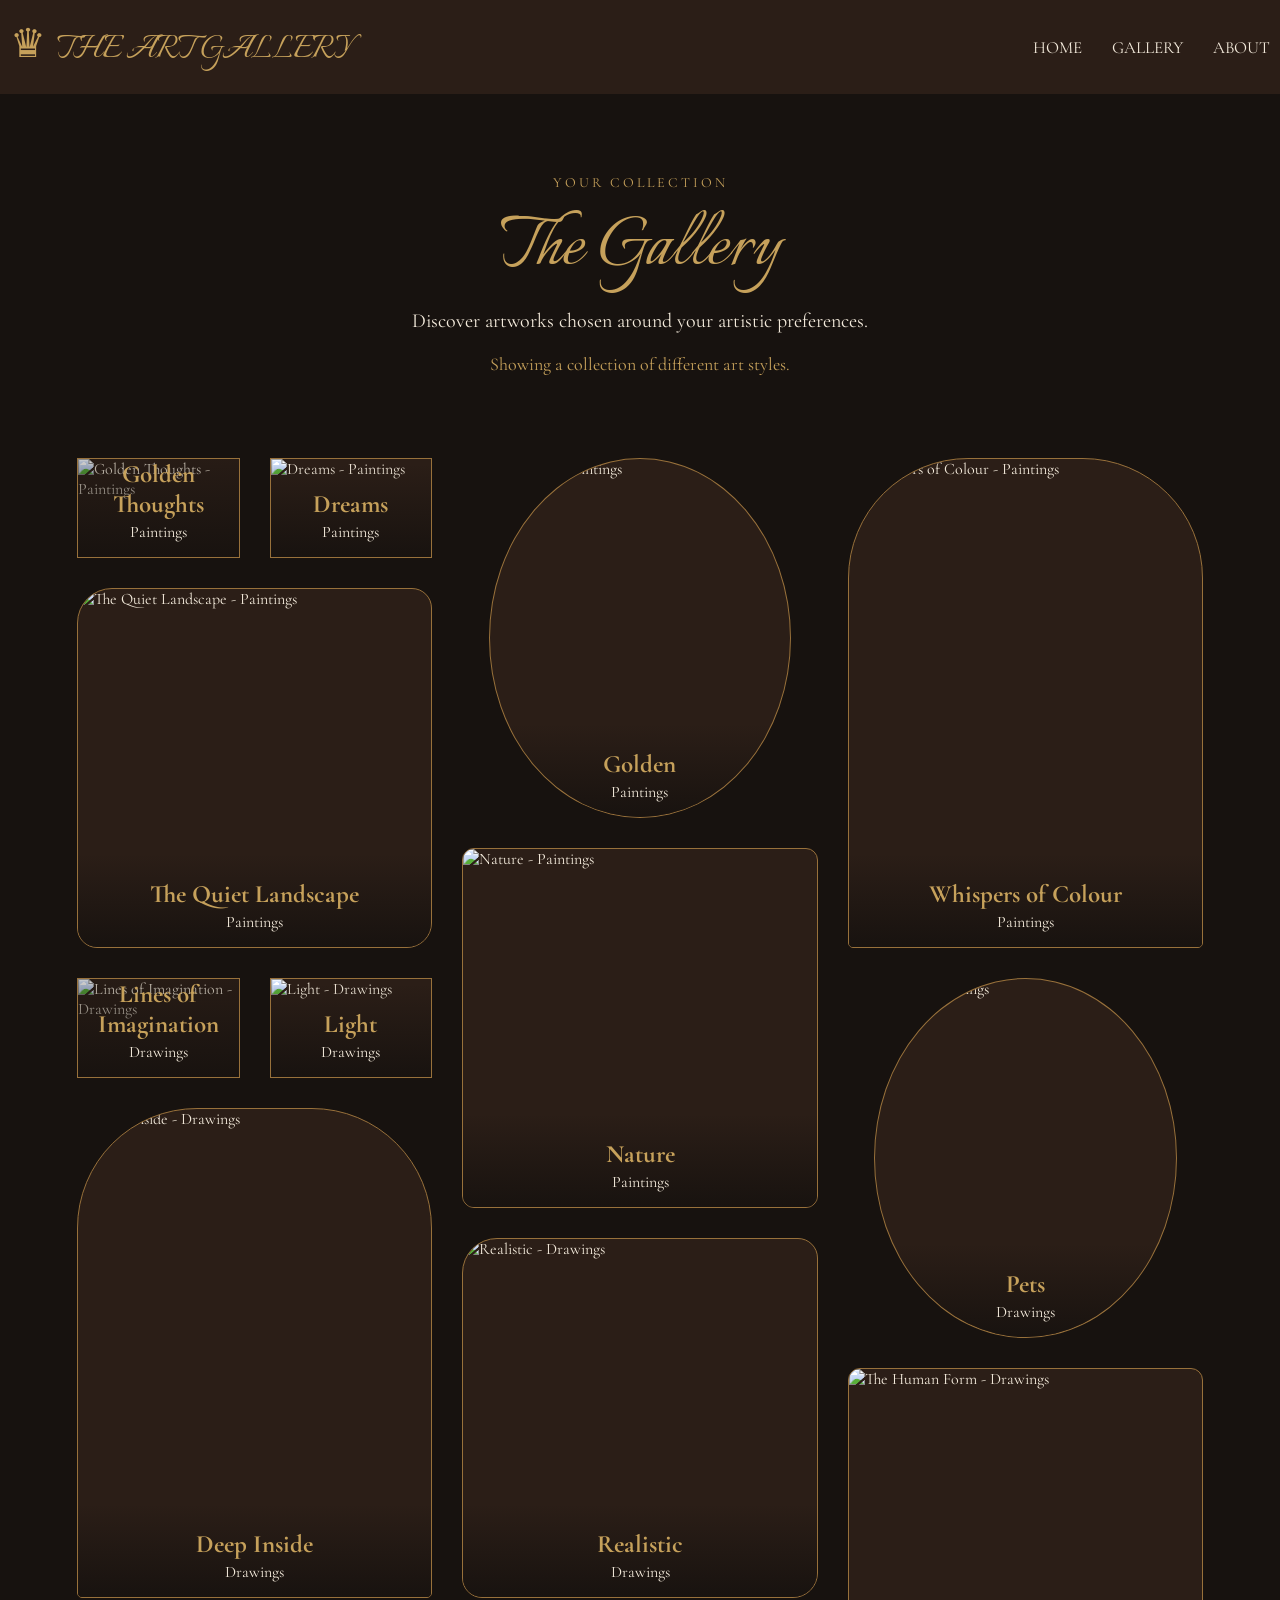
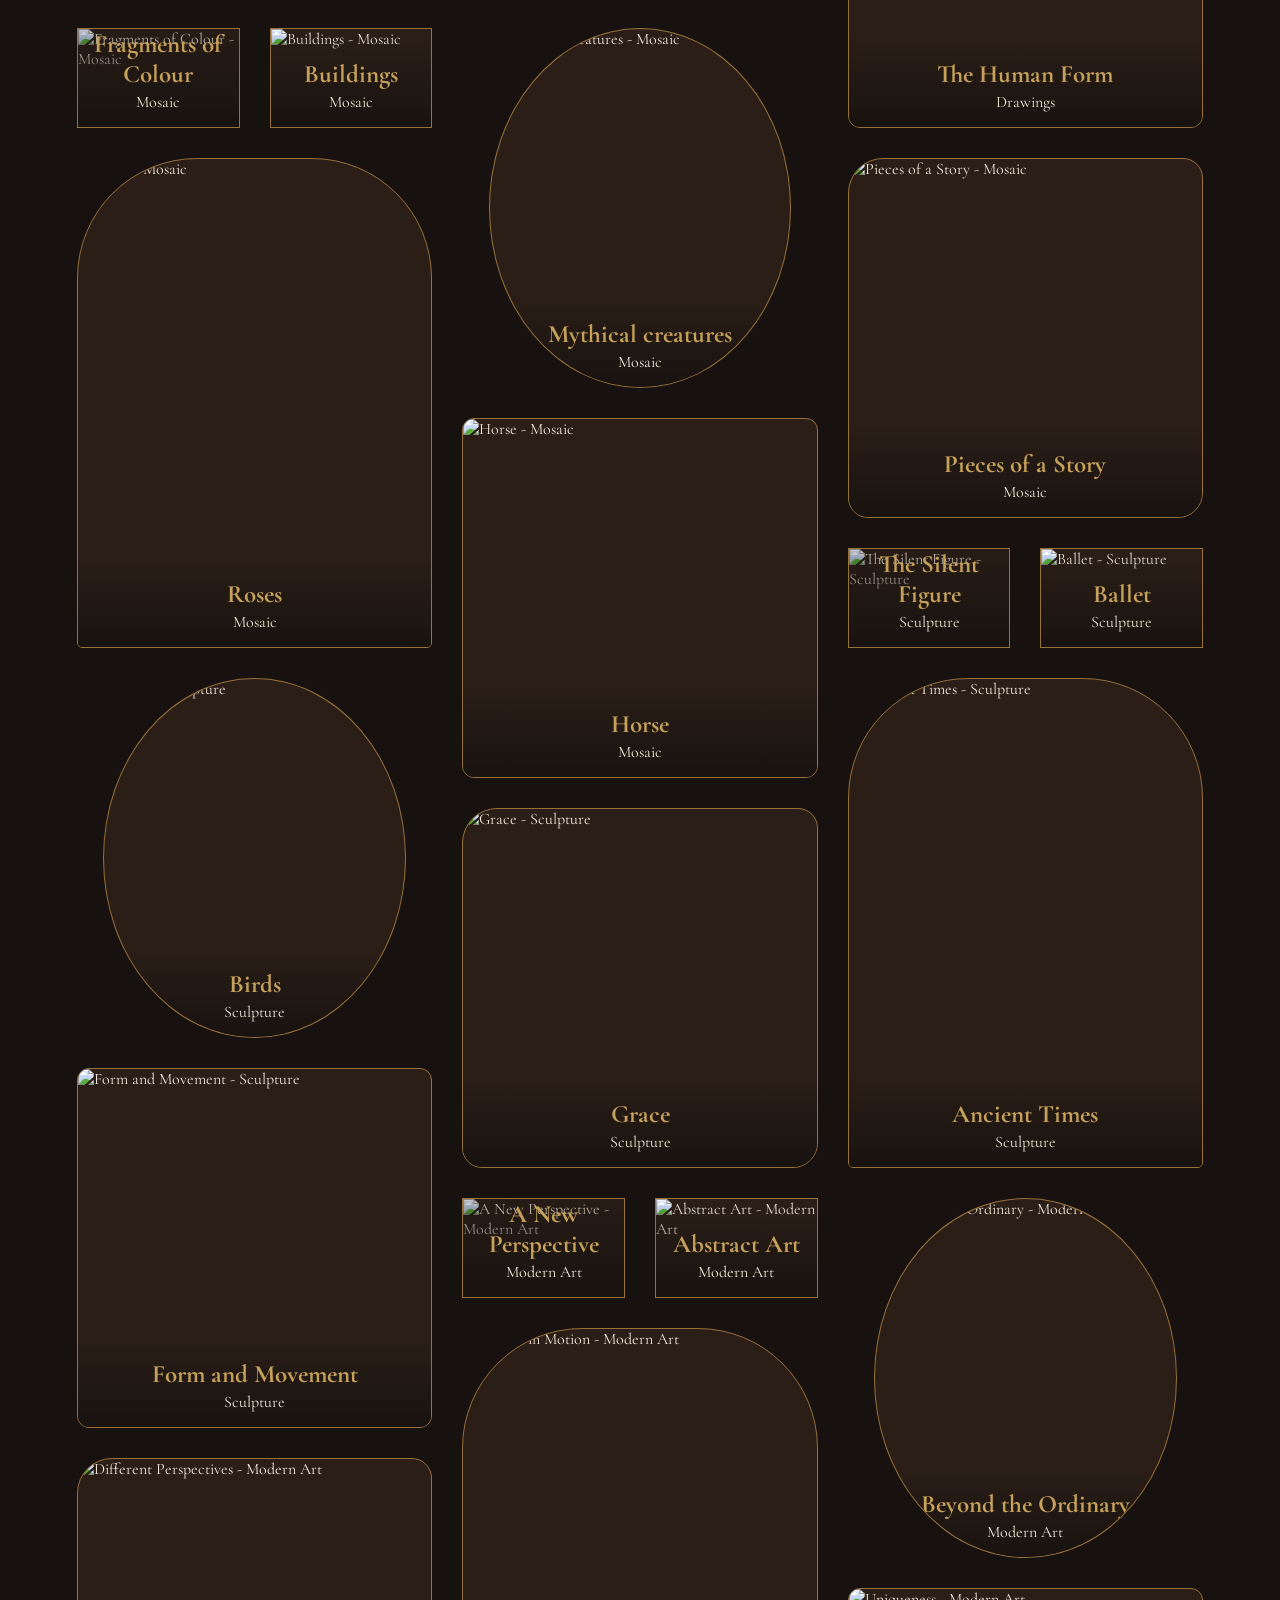
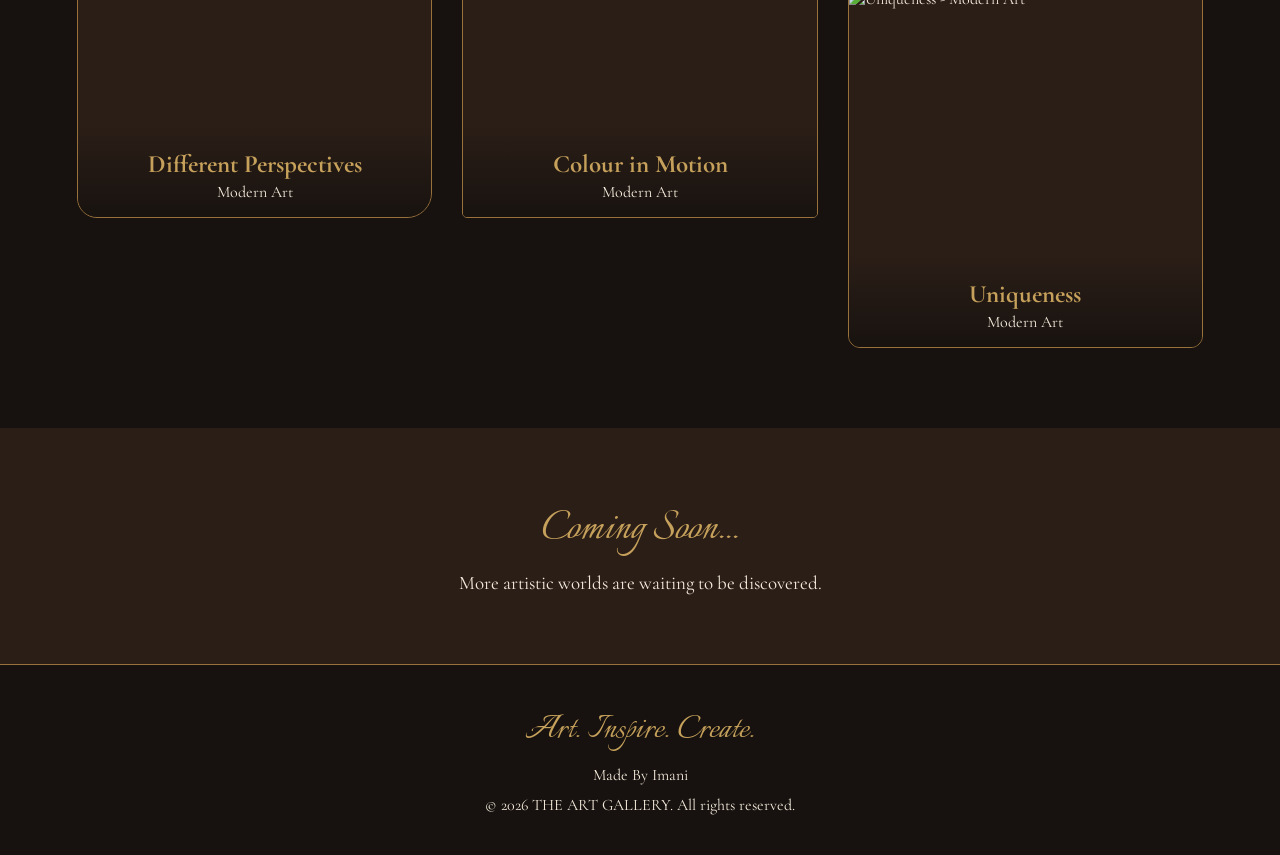
==== gallery.html @ 896802ca "This is my final work" ====
<!DOCTYPE html>
<html lang="en">

<head>
    <meta charset="UTF-8">

    <meta name="viewport" content="width=device-width, initial-scale=1.0">

    <title>Gallery | THE ART GALLERY</title>

    <link rel="stylesheet" href="gallery.css">

     <link href="https://fonts.googleapis.com/css2?family=Cormorant+Garamond:wght@400;500;600;700&family=Italianno&display=swap" rel="stylesheet">
</head>


<body>

     <a href="#main" class="skip-link">
        Skip to content
    </a>

      <header>

        <nav>

           <h2 class="logo">
         <span class="crown">♛</span> THE ART GALLERY
           </h2>

            <ul>

                <li>
                    <a href="index.html">
                        HOME
                    </a>
                </li>

                <li>
                    <a href="gallery.html">
                        GALLERY
                    </a>
                </li>

                <li>
                    <a href="about.html">
                        ABOUT
                    </a>
                </li>

            </ul>

        </nav>

    </header>



    <main id="main">

         <section class="gallery-intro">

            <p class="small-heading">
                YOUR COLLECTION
            </p>

            <h1>
                The Gallery
            </h1>

            <p>
                Discover artworks chosen around
                your artistic preferences.
            </p>

            <p id="selectedStyles">
                Loading your collection...
            </p>

        </section>

          <section class="gallery-section">

            <div id="gallery"
                 class="gallery">
                 </div>

        </section>

        <section class="coming-soon">

            <h2>
                Coming Soon...
            </h2>

            <p>
                More artistic worlds are waiting to be discovered.
            </p>

        </section>

    </main>

         <div id="lightbox"
         class="lightbox hidden">

        <button id="closeLightbox"
                class="close-lightbox"
                aria-label="Close artwork">
            ×
        </button>


        <div class="lightbox-content">

            <img id="lightboxImage"
                 src=""
                 alt="">

            <h2 id="lightboxTitle">
            </h2>

            <p id="lightboxStyle">
            </p>

        </div>

    </div>

    <footer>

        <h2>
            Art. Inspire. Create.
        </h2>

        <p>
            Made By Imani
        </p>

        <p>
            © 2026 THE ART GALLERY. All rights reserved.
        </p>

    </footer>



    <script src="gallery.js"></script>

</body>

</html>
---- gallery.css ----
* {
    margin: 0;
    padding: 0;
    box-sizing: border-box;
}

html {
    scroll-behavior: smooth;
    width: 100%;
}

body {
    width: 100%;
    max-width: 100%;
    overflow-x: hidden;

    background-color: #17120f;

    color: #f3eadb;

    font-family: 'Cormorant Garamond', serif;
}
  
   body {
    animation: fadeIn 0.3s ease-in;
}

  .entrance {
    animation: appear 1.5s ease forwards;
}

   body {
    animation: appear 1.5s ease forwards;
}

@keyframes appear {

    from {
        opacity: 0;
        transform: translateY(30px);
    }

    to {
        opacity: 1;
        transform: translateY(0);
    }

}

.skip-link {
    position: absolute;
    left: -999px;
}

.skip-link:focus {
    left: 10px;
    top: 10px;

    background-color: #c6a15b;

    color: #17120f;

    padding: 10px;

    z-index: 1000;
}

header {
    width: 100%;

    background-color: #2b1e17;

    padding: 20px 6%;
}

nav {
    width: 100%;

    display: flex;

    justify-content: space-between;

    align-items: center;

    gap: 20px;
}

.logo {
    font-family: 'Italianno', cursive;

    color: #c6a15b;

    font-size: 38px;

    font-weight: normal;

    white-space: nowrap;
}

   .crown {
    font-family: Arial, sans-serif;
     font-size: 40px; 
     color: #c6a15b;
    margin-right: 5px;
}

header {
    width: 100%;
    background-color: #2b1e17;
    padding: 20px 10px;
}


nav ul {
    display: flex;

    list-style: none;

    gap: 30px;

    flex-wrap: wrap;
}


nav a {
    color: #f3eadb;

    text-decoration: none;

    font-size: 17px;

    transition: 0.3s;
}


nav a:hover {
    color: #c6a15b;
}

.gallery-intro {
    text-align: center;

    padding: 80px 6% 50px;
}


.small-heading {
    color: #c6a15b;

    letter-spacing: 3px;

    font-size: 14px;

    margin-bottom: 15px;
}

.gallery-intro h1 {
    font-family: 'Italianno', cursive;

    color: #c6a15b;

    font-size: clamp(55px, 7vw, 85px);

    font-weight: normal;

    line-height: 1;

    margin-bottom: 15px;
}

.gallery-intro > p:not(.small-heading) {
    font-size: 20px;

    line-height: 1.5;

    margin-bottom: 10px;
}

#selectedStyles {
    color: #c6a15b;

    font-size: 18px;

    margin-top: 15px;
}

.gallery-section {
    width: 100%;

    padding: 20px 6% 80px;
}


.gallery {
    width: 100%;

    max-width: 1200px;

    margin: 0 auto;

    display: grid;

    grid-template-columns: repeat(6, 1fr);

    grid-auto-rows: 100px;
    gap: 30px;

    align-items: stretch;
}

       .art-card {
    position: relative;
    overflow: hidden;

    min-width: 0;
    min-height: 0;

    background-color: #2b1e17;

    border: 1px solid #98713b;

    transition: transform 0.3s ease;
}

.art-card img {
    width: 100%;

    height: 100%;

    object-fit: cover;

    display: block;
}

      .art-card.tall {
    grid-column: span 2;

    grid-row: span 4;
}

     .art-card.wide {
    grid-column: span 4;

    grid-row: span 3;
}

    .art-card.circle {
    grid-column: span 2;

    grid-row: span 3;

    border-radius: 50%;

    aspect-ratio: 1 / 1;
}

     .art-card.arch {
    grid-column: span 2;

    grid-row: span 4;

    border-radius: 120px 120px 5px 5px;
}

      .art-card.rounded {
    grid-column: span 2;

    grid-row: span 3;

    border-radius: 35px 20px 25px;
}

      .art-card.soft {
    grid-column: span 2;

    grid-row: span 3;

    border-radius: 12px;
}

.art-card:hover {
    transform: translateY(-5px);
}

.art-card:hover {
    transform: translateY(-5px);

    border-color: #c6a15b;
}


.art-card:hover img {
    transform: scale(1.04);
}

.art-info {
    position: absolute;
    bottom: 0;
    left: 0;

    width: 100%;
    padding: 25px 12px 15px;

    background: linear-gradient(
        transparent,
        rgba(23, 18, 15, 0.95)
    );

    color: #f3eadb;
    text-align: center;
    z-index: 2;
}

.art-info h3 {
    font-size: 20px;

    color: #c6a15b;

    margin-bottom: 5px;
}

.art-info p {
    font-size: 15px;

    color: #f3eadb;
}


.art-card:hover .art-info {
    opacity: 1;
}


.art-info h3 {
    color: #c6a15b;

    font-size: 25px;

    margin-bottom: 3px;
}


.art-info p {
    color: #f3eadb;

    font-size: 16px;
}

.coming-soon {
    text-align: center;

    padding: 70px 20px;

    background-color: #2b1e17;
}


.coming-soon h2 {
    font-family: 'Italianno', cursive;

    color: #c6a15b;

    font-size: 60px;

    font-weight: normal;

    margin-bottom: 10px;
}


.coming-soon p {
    font-size: 19px;
}

.lightbox {
    position: fixed;

    inset: 0;

    width: 100vw;
    height: 100vh;

    background-color:
        rgba(0, 0, 0, 0.9);

    display: flex;

    justify-content: center;

    align-items: center;

    padding: 30px;

    z-index: 2000;
}


.lightbox-content {
    text-align: center;

    max-width: 850px;

    max-height: 90vh;
}


.lightbox-content img {
    max-width: 100%;

    max-height: 70vh;

    object-fit: contain;

    border: 3px solid #c6a15b;
}


.lightbox-content h2 {
    font-family: 'Italianno', cursive;

    color: #c6a15b;

    font-size: 42px;

    font-weight: normal;

    margin-top: 15px;
}


.lightbox-content p {
    font-size: 18px;

    margin-top: 5px;
}


.close-lightbox {
    position: absolute;

    top: 25px;
    right: 35px;

    background: none;

    border: none;

    color: #f3eadb;

    font-size: 40px;

    cursor: pointer;
}


.close-lightbox:hover {
    color: #c6a15b;
}

.hidden {
    display: none !important;
}

footer {
    width: 100%;

    background-color: #17120f;

    text-align: center;

    padding: 40px 20px;

    border-top: 1px solid #98713b;
}


footer h2 {
    font-family: 'Italianno', cursive;

    color: #c6a15b;

    font-size: 40px;

    font-weight: normal;
}


footer p {
    margin-top: 10px;

    font-size: 16px;
}

button:focus-visible,
a:focus-visible {
    outline: 3px solid #f3eadb;

    outline-offset: 4px;
}
@media (max-width: 850px) {

    nav {
        flex-direction: column;

        gap: 15px;
    }


    .gallery {
        grid-template-columns:
            repeat(2, 1fr);

        grid-auto-rows: 170px;
    }


    .art-card.wide,
    .art-card.big {
        grid-column: span 2;
    }

}

@media (max-width: 550px) {

    nav ul {
        gap: 15px;
    }


    .gallery-intro {
        padding: 60px 5% 40px;
    }


    .gallery-section {
        padding-left: 5%;
        padding-right: 5%;
    }


    .gallery {
        grid-template-columns: 1fr;

        grid-auto-rows: 250px;

        gap: 18px;
    }

}

  .art-card.tall,
    .art-card.extra-tall,
    .art-card.wide,
    .art-card.big {
        grid-column: span 1;

        grid-row: span 1;
    }


    .art-card.circle {
        border-radius: 50%;

        width: 85%;

        justify-self: center;
    }


    .art-info {
        opacity: 1;
    }


    .coming-soon h2 {
        font-size: 50px;
    }

@media (prefers-reduced-motion: reduce) {

    html {
        scroll-behavior: auto;
    }


    * {
        transition: none !important;

        animation: none !important;
    }

}


@media (max-width: 850px) {

    .gallery {
        grid-template-columns: repeat(4, 1fr);
        gap: 20px;
    }

}

@media (max-width: 550px) {

    .gallery {
        grid-template-columns: repeat(2, 1fr);
        grid-auto-rows: 100px;
        gap: 15px;
    }

    .art-card.tall,
    .art-card.arch {
        grid-column: span 1;
        grid-row: span 3;
    }

    .art-card.wide {
        grid-column: span 2;
        grid-row: span 2;
    }

    .art-card.circle,
    .art-card.rounded,
    .art-card.soft {
        grid-column: span 1;
        grid-row: span 2;
    }

}
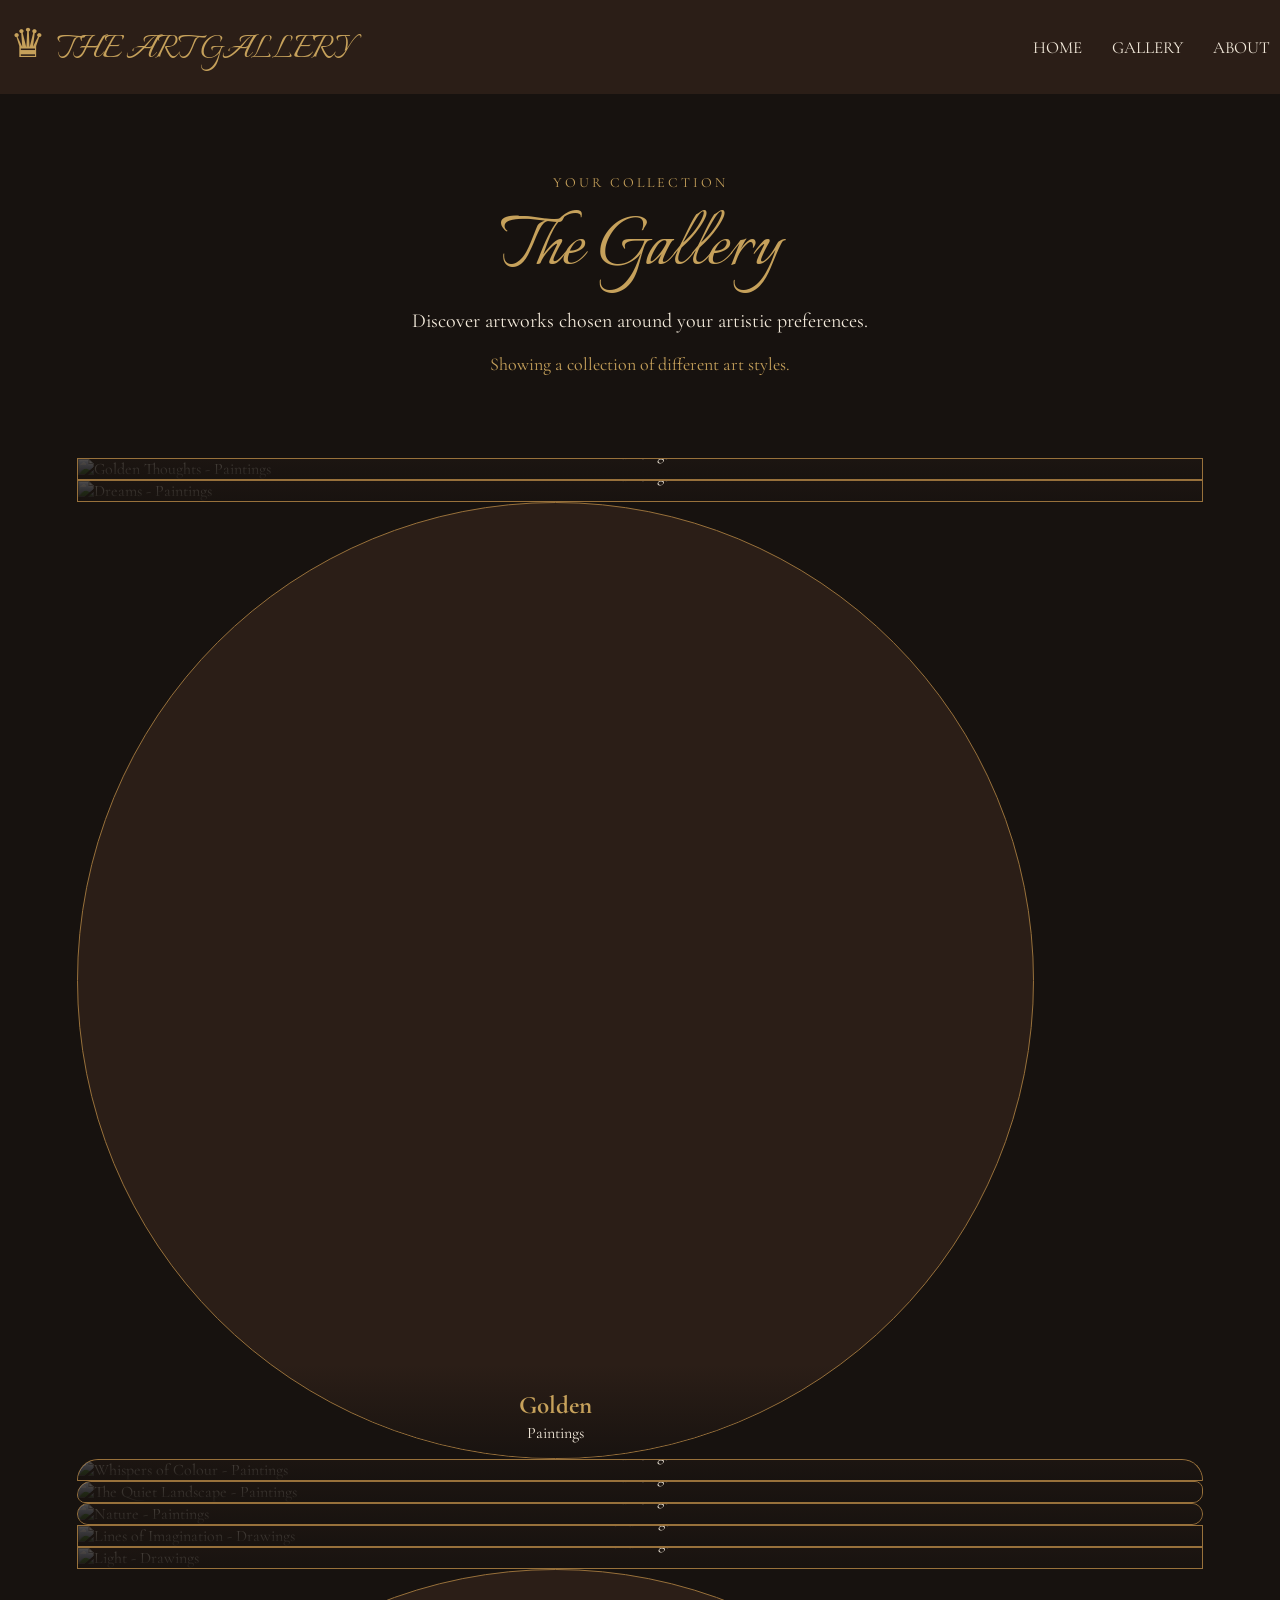
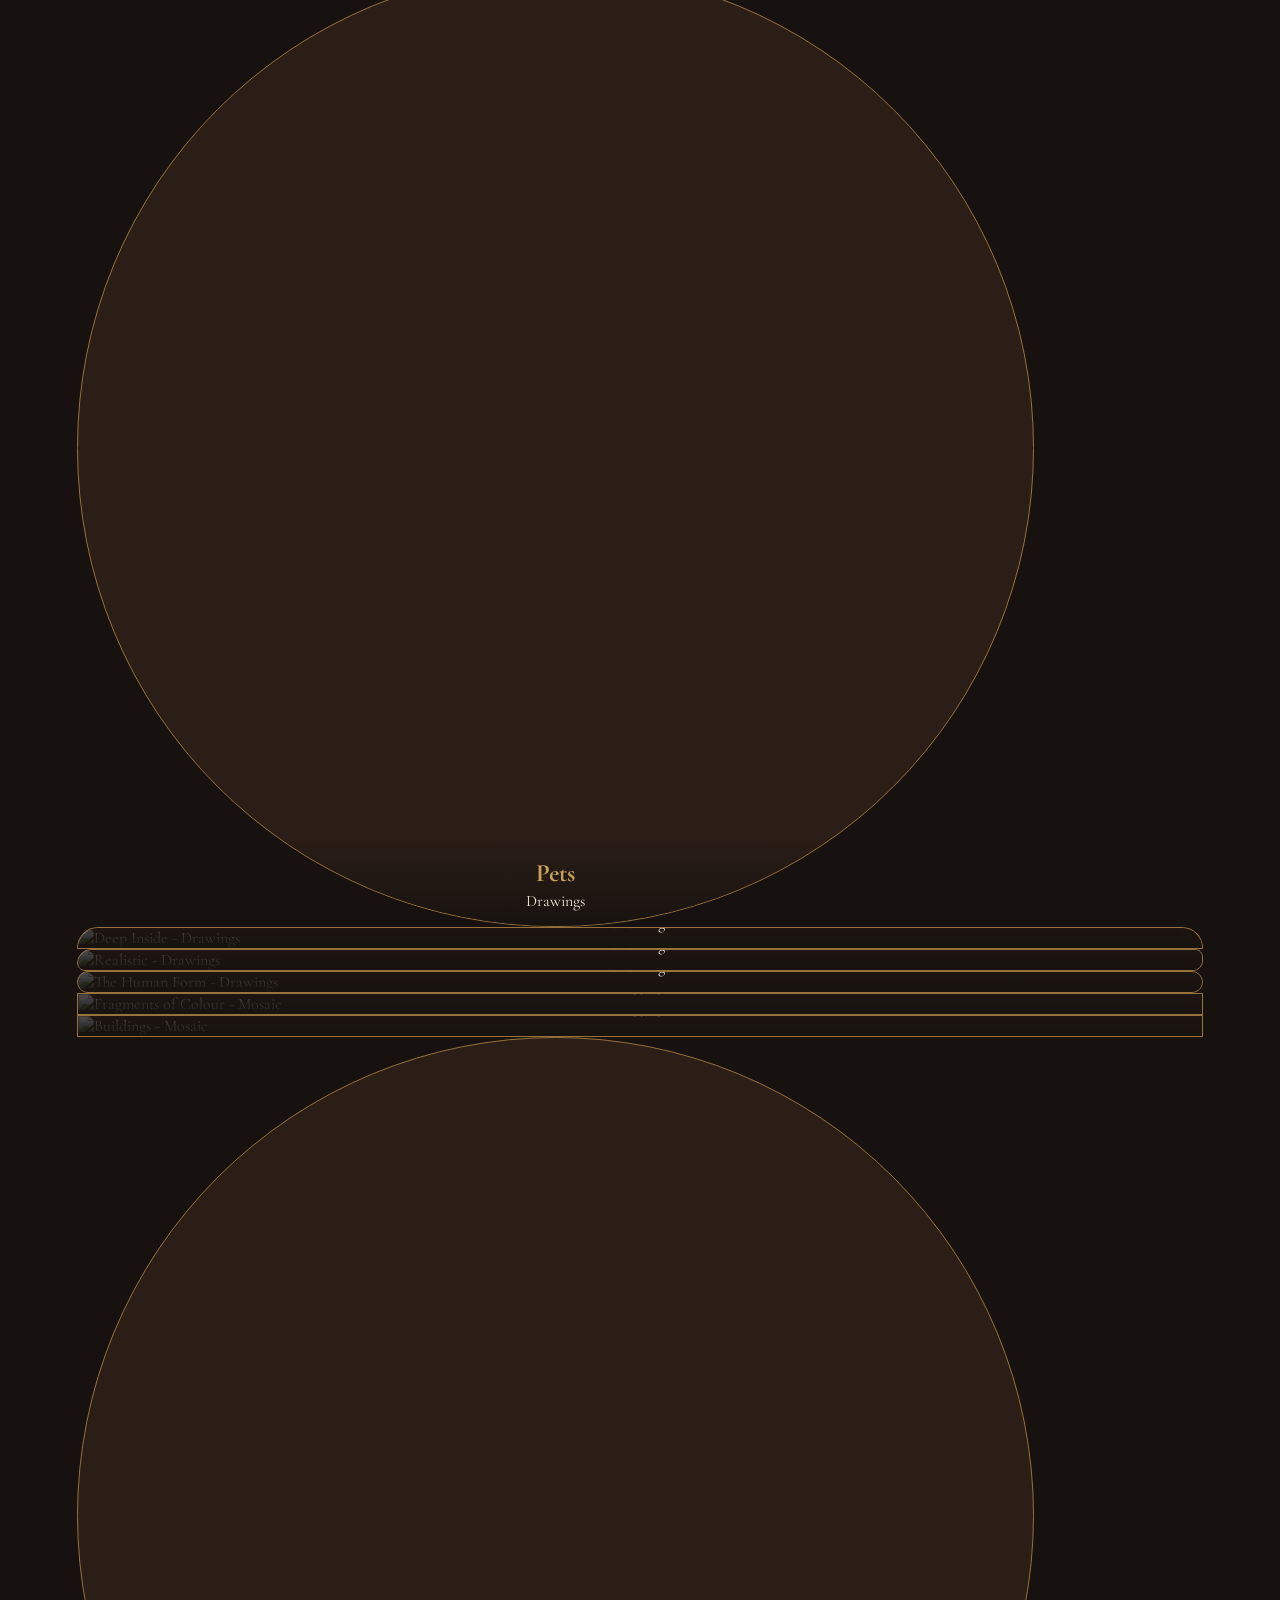
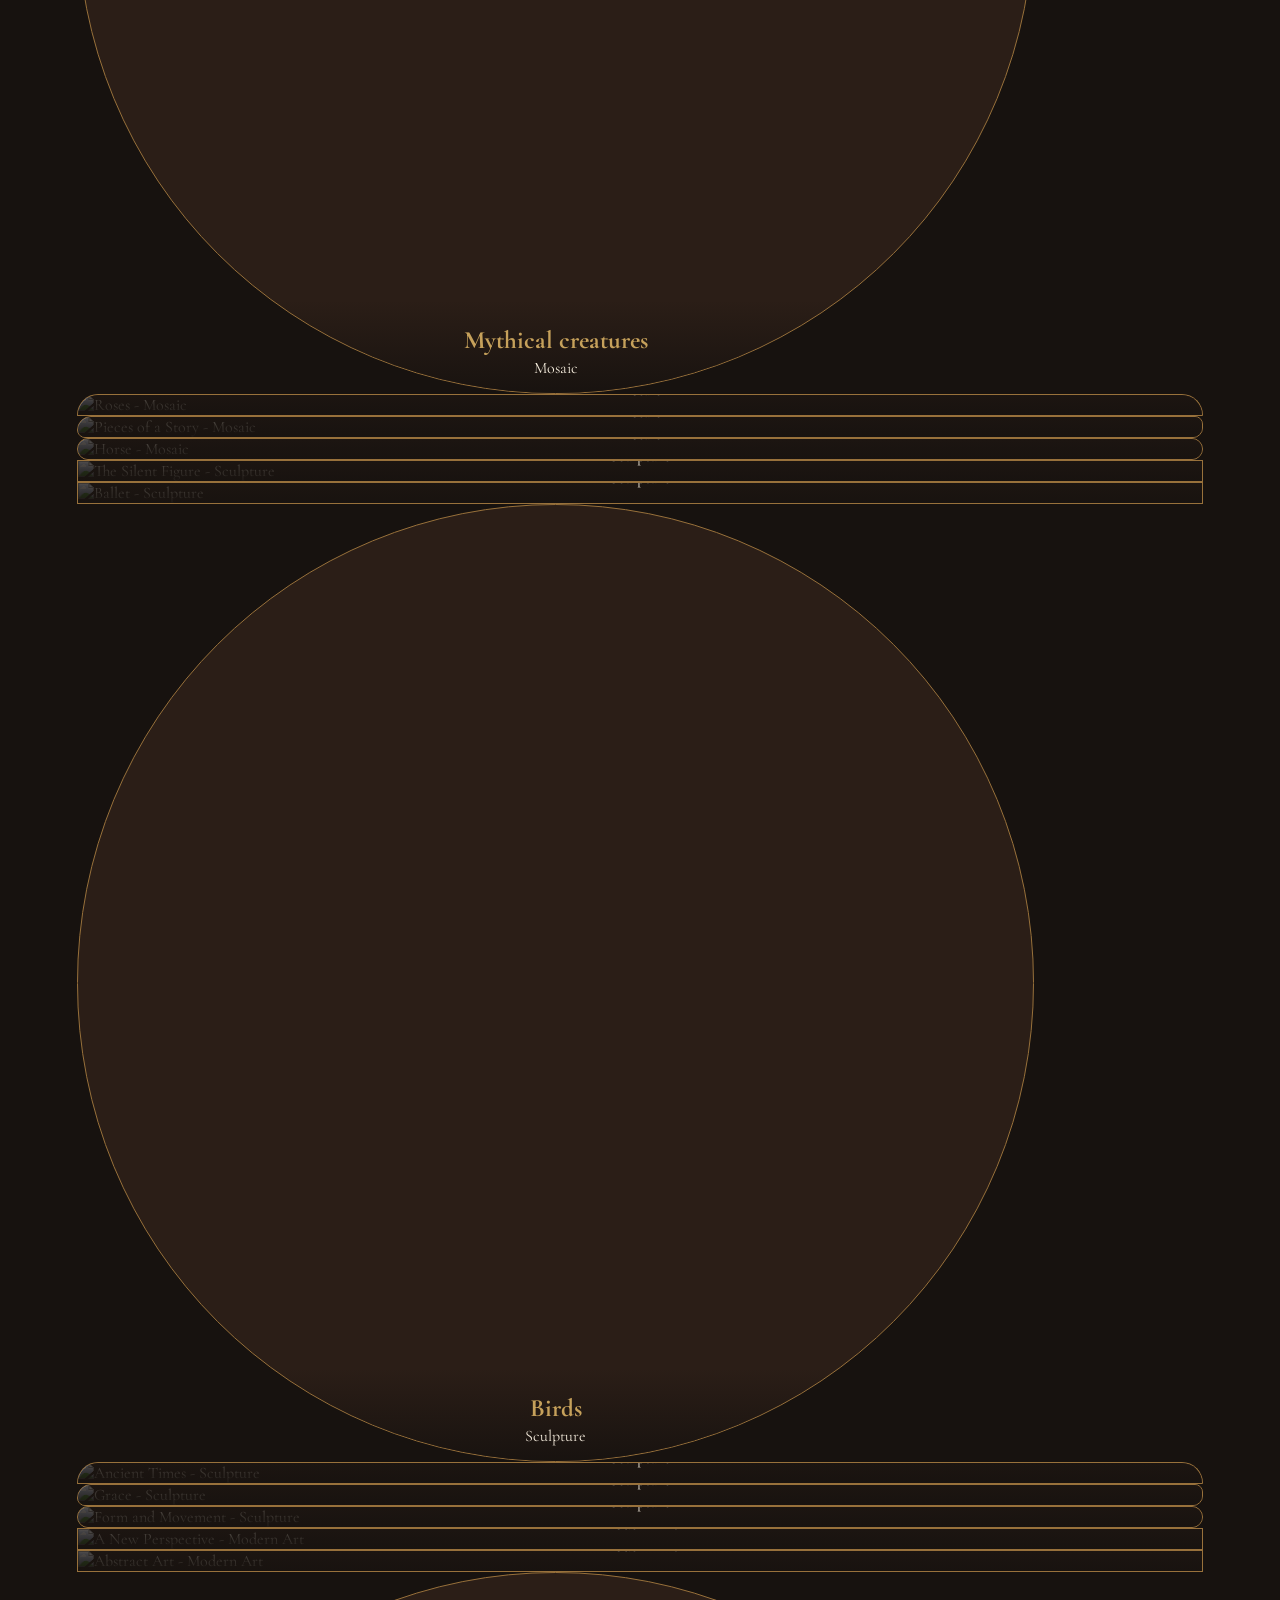
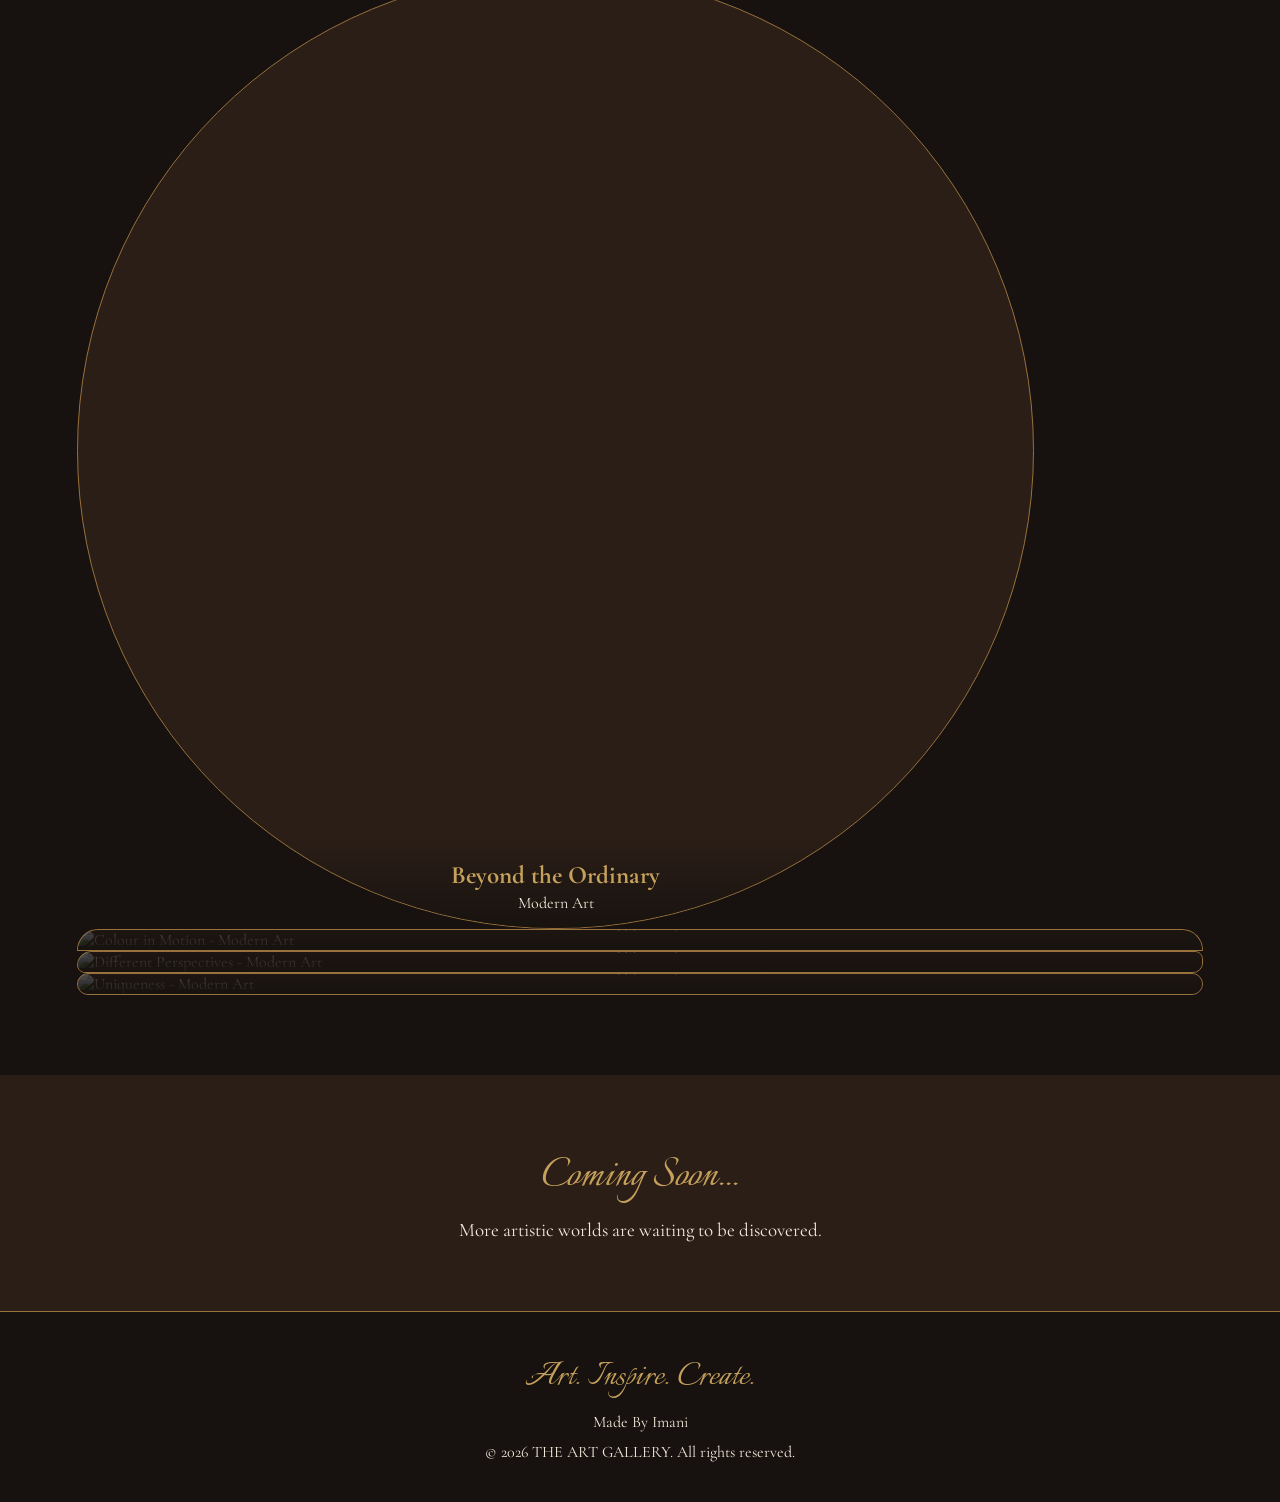
==== commit a59fb424: "This is my final work" ====
--- a/gallery.html
+++ b/gallery.html
@@ -1,152 +1,91 @@
-<!DOCTYPE html>
+<!doctype html>
 <html lang="en">
+  <head>
+    <meta charset="UTF-8" />
 
-<head>
-    <meta charset="UTF-8">
-
-    <meta name="viewport" content="width=device-width, initial-scale=1.0">
+    <meta name="viewport" content="width=device-width, initial-scale=1.0" />
 
     <title>Gallery | THE ART GALLERY</title>
 
-    <link rel="stylesheet" href="gallery.css">
+    <link rel="stylesheet" href="gallery.css" />
 
-     <link href="https://fonts.googleapis.com/css2?family=Cormorant+Garamond:wght@400;500;600;700&family=Italianno&display=swap" rel="stylesheet">
-</head>
+    <link
+      href="https://fonts.googleapis.com/css2?family=Cormorant+Garamond:wght@400;500;600;700&family=Italianno&display=swap"
+      rel="stylesheet"
+    />
+  </head>
 
+  <body>
+    <a href="#main" class="skip-link"> Skip to content </a>
 
-<body>
+    <header>
+      <nav>
+        <h2 class="logo"><span class="crown">♛</span> THE ART GALLERY</h2>
 
-     <a href="#main" class="skip-link">
-        Skip to content
-    </a>
+        <ul>
+          <li>
+            <a href="index.html"> HOME </a>
+          </li>
 
-      <header>
+          <li>
+            <a href="gallery.html"> GALLERY </a>
+          </li>
 
-        <nav>
-
-           <h2 class="logo">
-         <span class="crown">♛</span> THE ART GALLERY
-           </h2>
-
-            <ul>
-
-                <li>
-                    <a href="index.html">
-                        HOME
-                    </a>
-                </li>
-
-                <li>
-                    <a href="gallery.html">
-                        GALLERY
-                    </a>
-                </li>
-
-                <li>
-                    <a href="about.html">
-                        ABOUT
-                    </a>
-                </li>
-
-            </ul>
-
-        </nav>
-
+          <li>
+            <a href="about.html"> ABOUT </a>
+          </li>
+        </ul>
+      </nav>
     </header>
 
+    <main id="main">
+      <section class="gallery-intro">
+        <p class="small-heading">YOUR COLLECTION</p>
 
+        <h1>The Gallery</h1>
 
-    <main id="main">
+        <p>Discover artworks chosen around your artistic preferences.</p>
 
-         <section class="gallery-intro">
+        <p id="selectedStyles">Loading your collection...</p>
+      </section>
 
-            <p class="small-heading">
-                YOUR COLLECTION
-            </p>
+      <section class="gallery-section">
+        <div id="gallery"></div>
+      </section>
 
-            <h1>
-                The Gallery
-            </h1>
+      <section class="coming-soon">
+        <h2>Coming Soon...</h2>
 
-            <p>
-                Discover artworks chosen around
-                your artistic preferences.
-            </p>
-
-            <p id="selectedStyles">
-                Loading your collection...
-            </p>
-
-        </section>
-
-          <section class="gallery-section">
-
-            <div id="gallery"
-                 class="gallery">
-                 </div>
-
-        </section>
-
-        <section class="coming-soon">
-
-            <h2>
-                Coming Soon...
-            </h2>
-
-            <p>
-                More artistic worlds are waiting to be discovered.
-            </p>
-
-        </section>
-
+        <p>More artistic worlds are waiting to be discovered.</p>
+      </section>
     </main>
 
-         <div id="lightbox"
-         class="lightbox hidden">
+    <div id="lightbox" class="lightbox hidden">
+      <button
+        id="closeLightbox"
+        class="close-lightbox"
+        aria-label="Close artwork"
+      >
+        ×
+      </button>
 
-        <button id="closeLightbox"
-                class="close-lightbox"
-                aria-label="Close artwork">
-            ×
-        </button>
+      <div class="lightbox-content">
+        <img id="lightboxImage" src="" alt="" />
 
+        <h2 id="lightboxTitle"></h2>
 
-        <div class="lightbox-content">
-
-            <img id="lightboxImage"
-                 src=""
-                 alt="">
-
-            <h2 id="lightboxTitle">
-            </h2>
-
-            <p id="lightboxStyle">
-            </p>
-
-        </div>
-
+        <p id="lightboxStyle"></p>
+      </div>
     </div>
 
     <footer>
+      <h2>Art. Inspire. Create.</h2>
 
-        <h2>
-            Art. Inspire. Create.
-        </h2>
+      <p>Made By Imani</p>
 
-        <p>
-            Made By Imani
-        </p>
-
-        <p>
-            © 2026 THE ART GALLERY. All rights reserved.
-        </p>
-
+      <p>© 2026 THE ART GALLERY. All rights reserved.</p>
     </footer>
 
-
-
     <script src="gallery.js"></script>
-
-</body>
-
-</html>+  </body>
+</html>
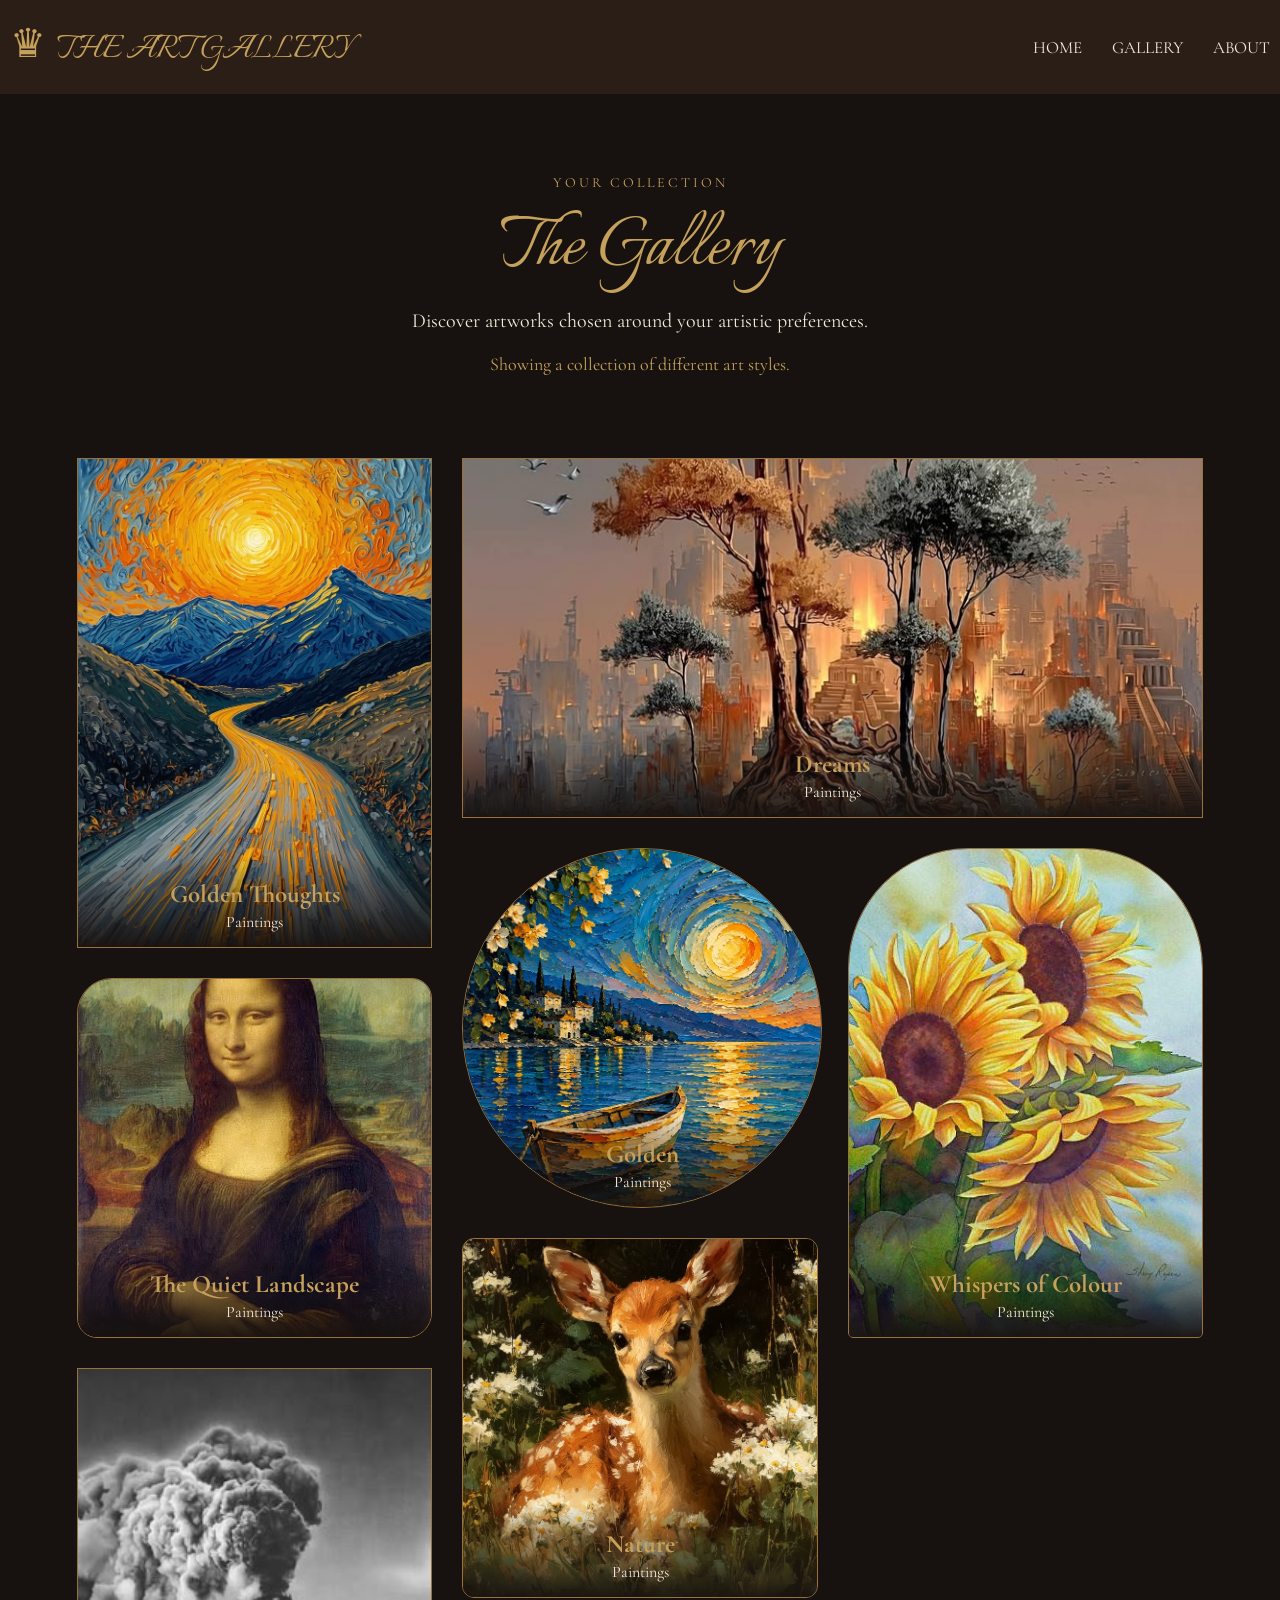
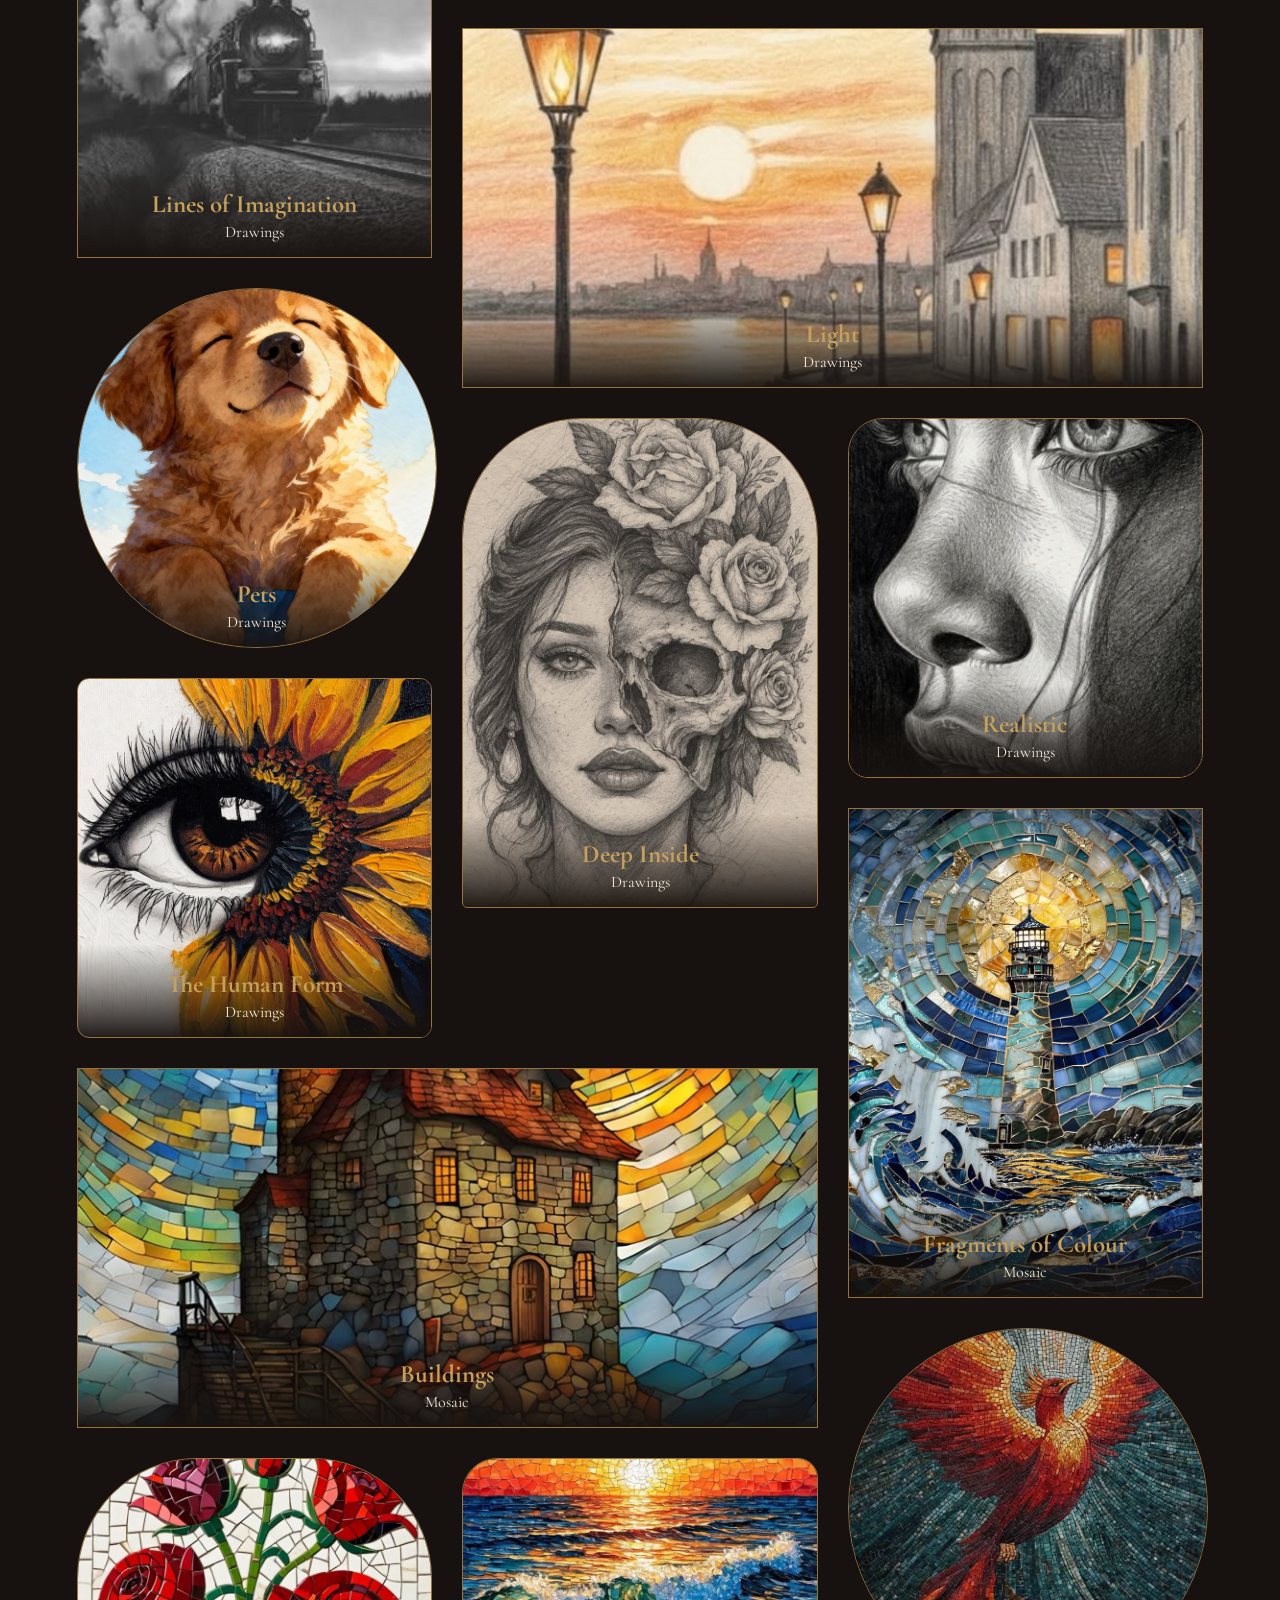
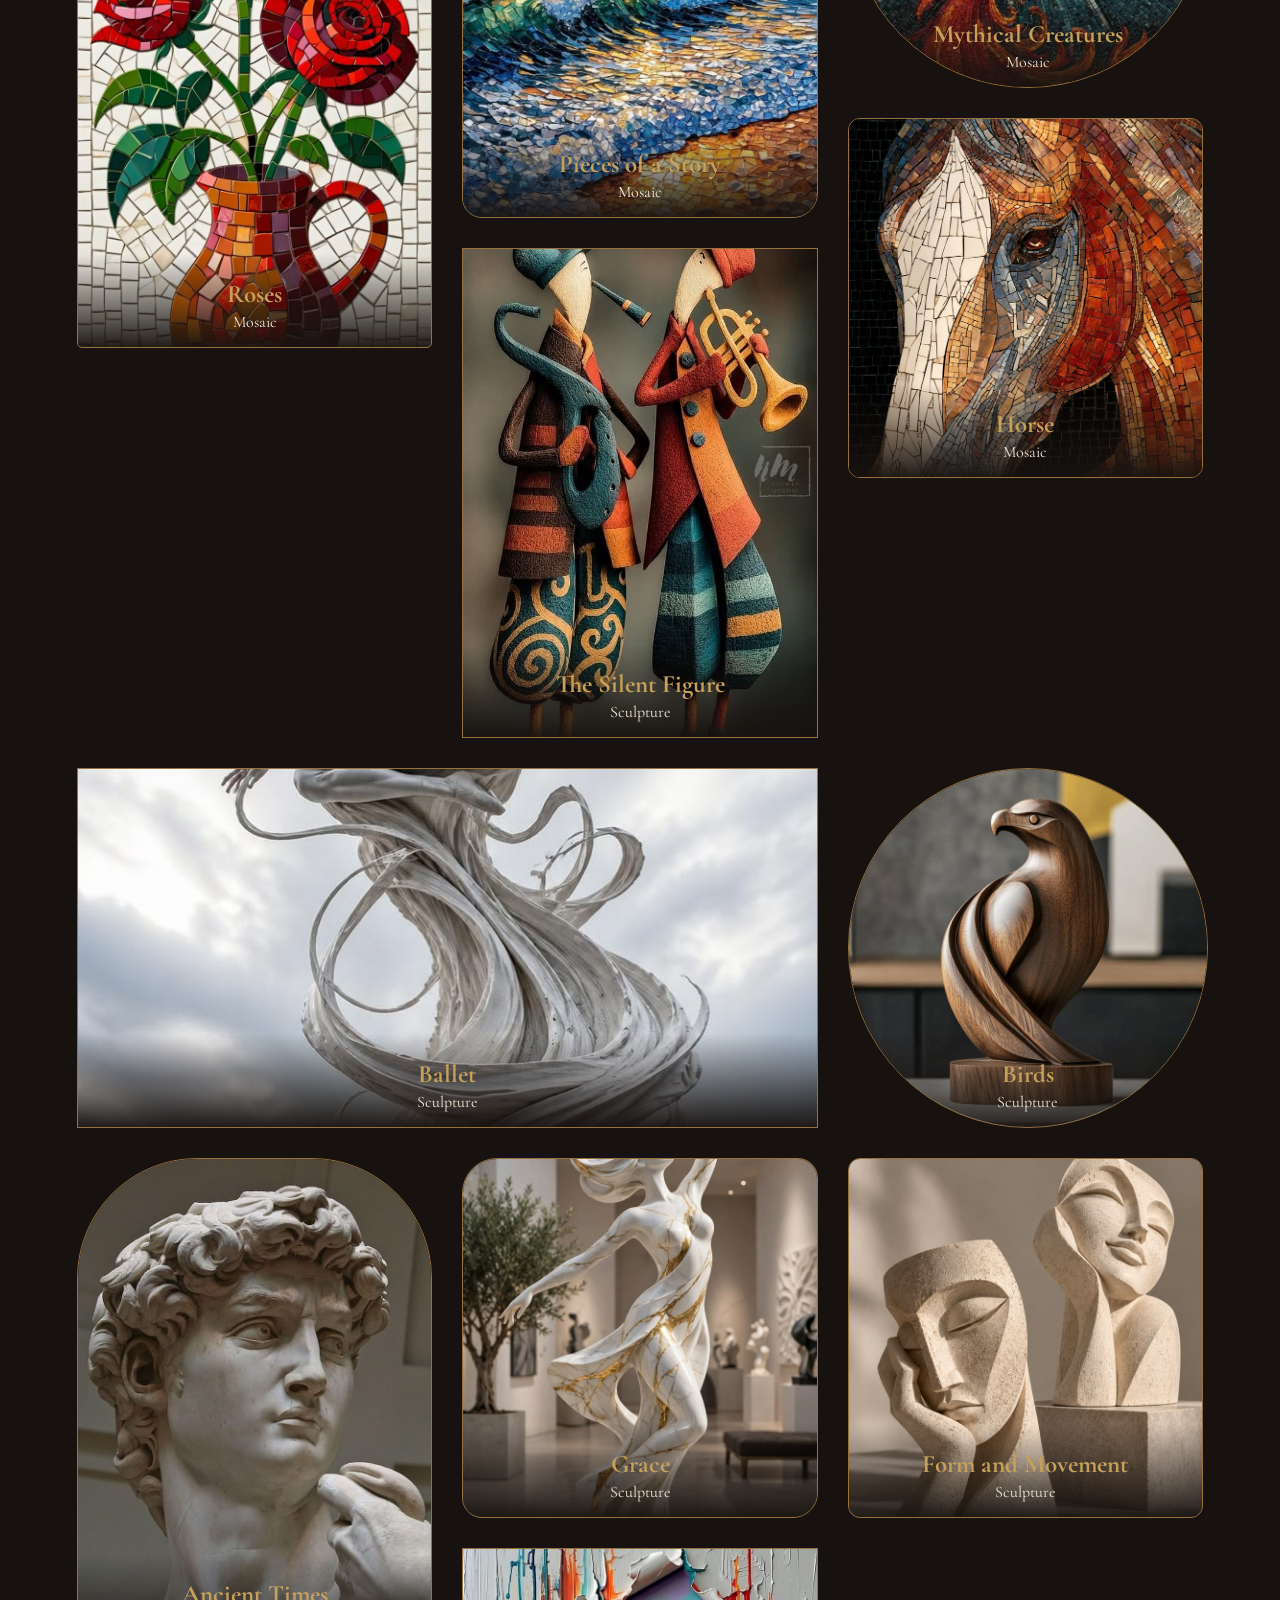
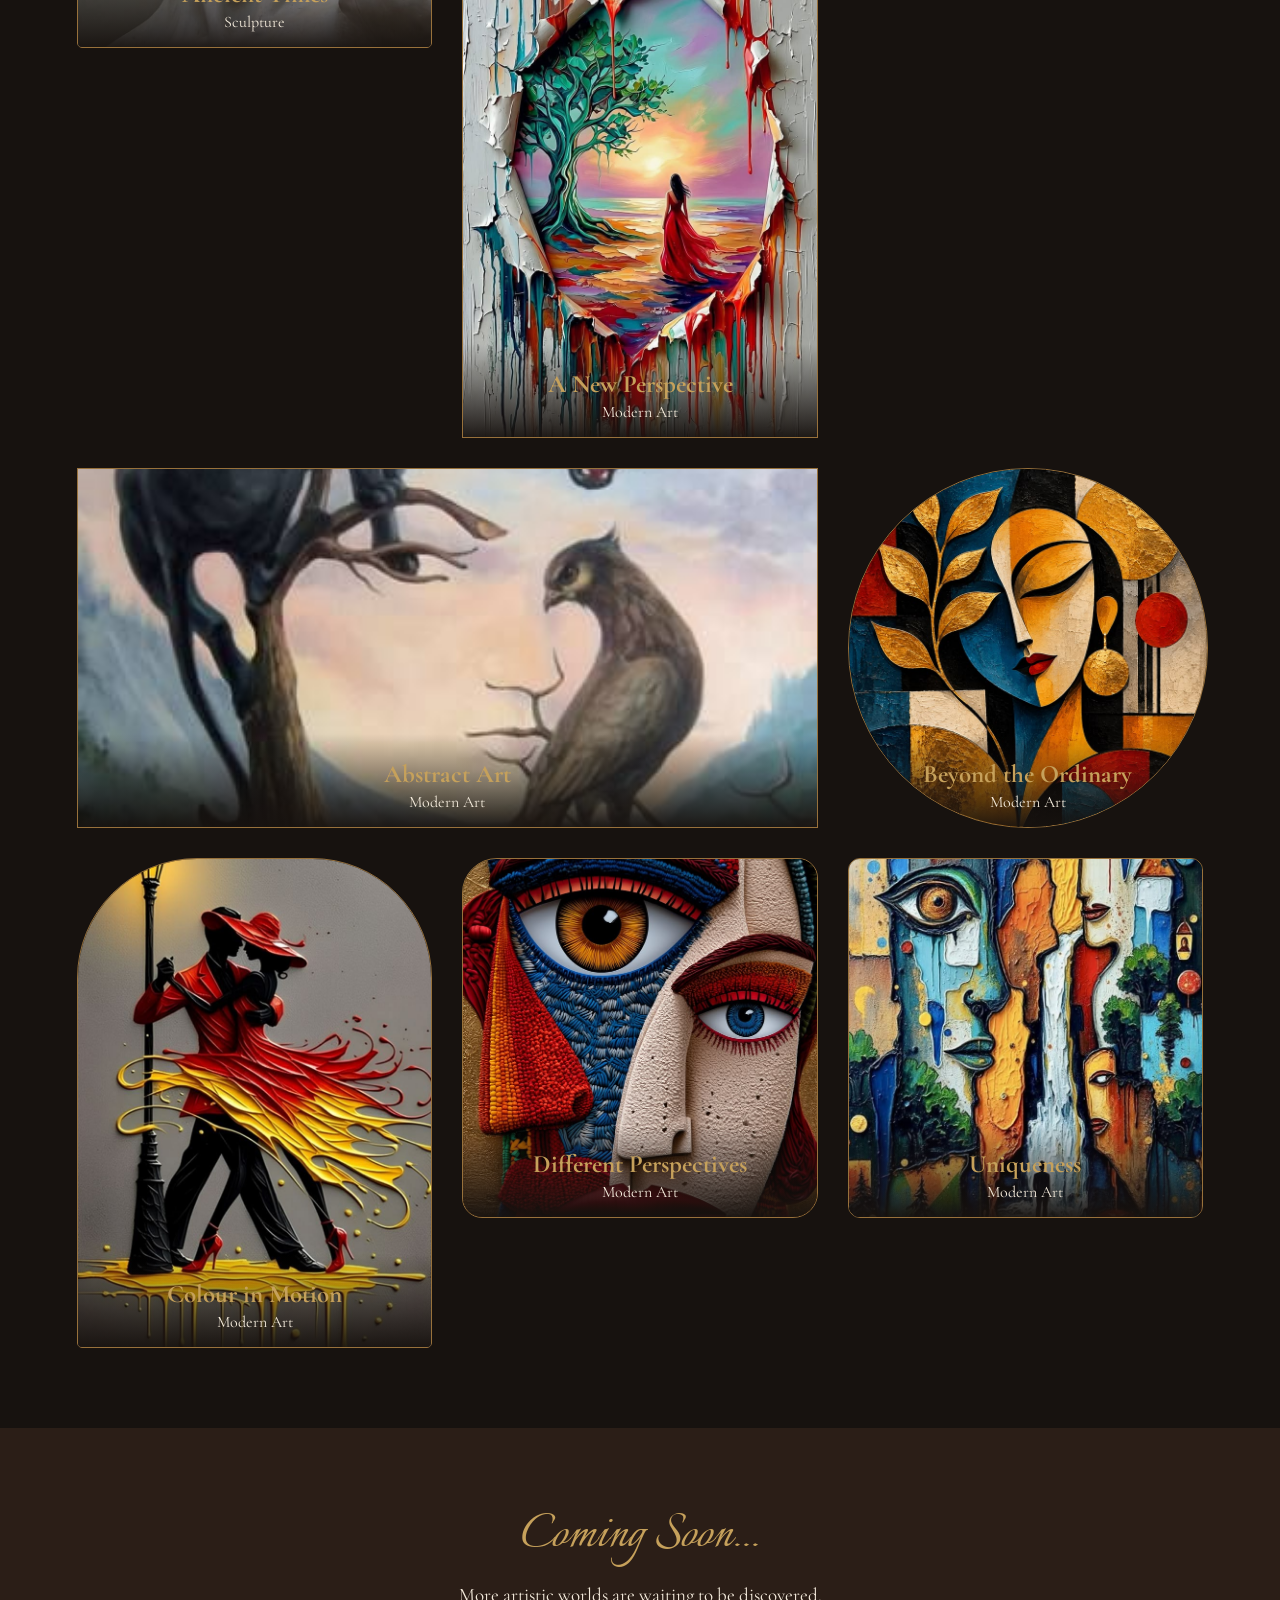
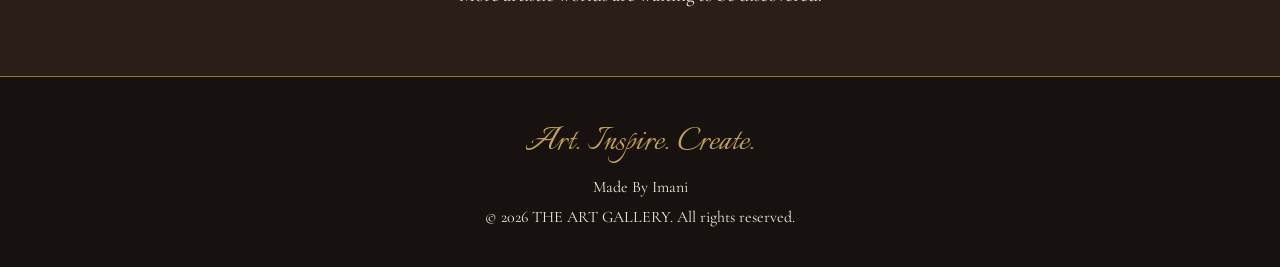
==== commit 4677de13: "Add files via upload" ====
--- a/gallery.html
+++ b/gallery.html
@@ -1,4 +1,4 @@
-<!doctype html>
+<!DOCTYPE html>
 <html lang="en">
   <head>
     <meta charset="UTF-8" />
@@ -50,7 +50,7 @@
       </section>
 
       <section class="gallery-section">
-        <div id="gallery"></div>
+        <div id="gallery" class="gallery"></div>
       </section>
 
       <section class="coming-soon">
--- a/gallery.css
+++ b/gallery.css
@@ -1,633 +1,648 @@
 * {
-    margin: 0;
-    padding: 0;
-    box-sizing: border-box;
+  margin: 0;
+  padding: 0;
+  box-sizing: border-box;
 }
 
 html {
-    scroll-behavior: smooth;
-    width: 100%;
+  scroll-behavior: smooth;
+  width: 100%;
 }
 
 body {
-    width: 100%;
-    max-width: 100%;
-    overflow-x: hidden;
-
-    background-color: #17120f;
-
-    color: #f3eadb;
-
-    font-family: 'Cormorant Garamond', serif;
-}
-  
-   body {
-    animation: fadeIn 0.3s ease-in;
-}
-
-  .entrance {
-    animation: appear 1.5s ease forwards;
-}
-
-   body {
-    animation: appear 1.5s ease forwards;
-}
+  width: 100%;
+  max-width: 100%;
+  overflow-x: hidden;
+
+  background-color: #17120f;
+  color: #f3eadb;
+
+  font-family: "Cormorant Garamond", serif;
+
+  animation: appear 1.5s ease forwards;
+}
+
+/* Whole-page entrance animation */
 
 @keyframes appear {
-
-    from {
-        opacity: 0;
-        transform: translateY(30px);
-    }
-
-    to {
-        opacity: 1;
-        transform: translateY(0);
-    }
-
-}
+  from {
+    opacity: 0;
+    transform: translateY(30px);
+  }
+
+  to {
+    opacity: 1;
+    transform: translateY(0);
+  }
+}
+
+/* ==========================================
+   2. ACCESSIBILITY
+========================================== */
 
 .skip-link {
-    position: absolute;
-    left: -999px;
+  position: absolute;
+  left: -999px;
 }
 
 .skip-link:focus {
-    left: 10px;
+  left: 10px;
+  top: 10px;
+
+  background-color: #c6a15b;
+  color: #17120f;
+
+  padding: 10px;
+
+  z-index: 3000;
+}
+
+button:focus-visible,
+a:focus-visible,
+.art-card:focus-visible {
+  outline: 3px solid #f3eadb;
+  outline-offset: 4px;
+}
+
+/* ==========================================
+   3. NAVIGATION
+========================================== */
+
+header {
+  width: 100%;
+
+  background-color: #2b1e17;
+
+  padding: 20px 10px;
+}
+
+nav {
+  width: 100%;
+
+  display: flex;
+
+  justify-content: space-between;
+
+  align-items: center;
+
+  gap: 20px;
+}
+
+.logo {
+  font-family: "Italianno", cursive;
+
+  color: #c6a15b;
+
+  font-size: 38px;
+
+  font-weight: normal;
+
+  white-space: nowrap;
+}
+
+.crown {
+  font-family: Arial, sans-serif;
+
+  font-size: 40px;
+
+  color: #c6a15b;
+
+  margin-right: 5px;
+}
+
+nav ul {
+  display: flex;
+
+  list-style: none;
+
+  gap: 30px;
+
+  flex-wrap: wrap;
+}
+
+nav a {
+  color: #f3eadb;
+
+  text-decoration: none;
+
+  font-size: 17px;
+
+  transition: color 0.3s ease;
+}
+
+nav a:hover {
+  color: #c6a15b;
+}
+
+/* ==========================================
+   4. GALLERY INTRODUCTION
+========================================== */
+
+.gallery-intro {
+  text-align: center;
+
+  padding: 80px 6% 50px;
+}
+
+.small-heading {
+  color: #c6a15b;
+
+  letter-spacing: 3px;
+
+  font-size: 14px;
+
+  margin-bottom: 15px;
+}
+
+.gallery-intro h1 {
+  font-family: "Italianno", cursive;
+
+  color: #c6a15b;
+
+  font-size: clamp(55px, 7vw, 85px);
+
+  font-weight: normal;
+
+  line-height: 1;
+
+  margin-bottom: 15px;
+}
+
+.gallery-intro > p:not(.small-heading) {
+  font-size: 20px;
+
+  line-height: 1.5;
+
+  margin-bottom: 10px;
+}
+
+#selectedStyles {
+  color: #c6a15b;
+
+  font-size: 18px;
+
+  margin-top: 15px;
+}
+
+/* ==========================================
+   5. ORIGINAL ART GALLERY GRID
+========================================== */
+
+.gallery-section {
+  width: 100%;
+
+  padding: 20px 6% 80px;
+}
+
+/* IMPORTANT:
+   This class must match class="gallery"
+   in your HTML.
+*/
+
+.gallery {
+  width: 100%;
+
+  max-width: 1200px;
+
+  margin: 0 auto;
+
+  display: grid;
+
+  grid-template-columns: repeat(6, 1fr);
+
+  grid-auto-rows: 100px;
+
+  gap: 30px;
+
+  align-items: stretch;
+}
+
+/* ==========================================
+   6. ARTWORK CARDS
+========================================== */
+
+.art-card {
+  position: relative;
+
+  overflow: hidden;
+
+  min-width: 0;
+  min-height: 0;
+
+  background-color: #2b1e17;
+
+  border: 1px solid #98713b;
+
+  transition:
+    transform 0.3s ease,
+    border-color 0.3s ease;
+
+  cursor: pointer;
+}
+
+/* Artwork images */
+
+.art-card img {
+  width: 100%;
+
+  height: 100%;
+
+  object-fit: cover;
+
+  display: block;
+
+  transition: transform 0.4s ease;
+}
+
+/* ==========================================
+   7. DIFFERENT ARTWORK SHAPES
+========================================== */
+
+/* Tall artwork */
+
+.art-card.tall {
+  grid-column: span 2;
+
+  grid-row: span 4;
+}
+
+/* Wide artwork */
+
+.art-card.wide {
+  grid-column: span 4;
+
+  grid-row: span 3;
+}
+
+/* Circular artwork */
+
+.art-card.circle {
+  grid-column: span 2;
+
+  grid-row: span 3;
+
+  border-radius: 50%;
+
+  aspect-ratio: 1 / 1;
+}
+
+/* Arch-shaped artwork */
+
+.art-card.arch {
+  grid-column: span 2;
+
+  grid-row: span 4;
+
+  border-radius: 120px 120px 5px 5px;
+}
+
+/* Rounded artwork */
+
+.art-card.rounded {
+  grid-column: span 2;
+
+  grid-row: span 3;
+
+  border-radius: 35px 20px 25px;
+}
+
+/* Soft-edged artwork */
+
+.art-card.soft {
+  grid-column: span 2;
+
+  grid-row: span 3;
+
+  border-radius: 12px;
+}
+
+/* ==========================================
+   8. HOVER EFFECTS
+========================================== */
+
+.art-card:hover {
+  transform: translateY(-5px);
+
+  border-color: #c6a15b;
+}
+
+.art-card:hover img {
+  transform: scale(1.04);
+}
+
+/* ==========================================
+   9. ARTWORK TITLES AND DESCRIPTIONS
+========================================== */
+
+.art-info {
+  position: absolute;
+
+  bottom: 0;
+  left: 0;
+
+  width: 100%;
+
+  padding: 25px 12px 15px;
+
+  background: linear-gradient(transparent, rgba(23, 18, 15, 0.95));
+
+  color: #f3eadb;
+
+  text-align: center;
+
+  z-index: 2;
+}
+
+.art-info h3 {
+  font-family: "Cormorant Garamond", serif;
+
+  color: #c6a15b;
+
+  font-size: 25px;
+
+  margin-bottom: 3px;
+}
+
+.art-info p {
+  color: #f3eadb;
+
+  font-size: 16px;
+}
+
+/* ==========================================
+   10. COMING SOON SECTION
+========================================== */
+
+.coming-soon {
+  text-align: center;
+
+  padding: 70px 20px;
+
+  background-color: #2b1e17;
+}
+
+.coming-soon h2 {
+  font-family: "Italianno", cursive;
+
+  color: #c6a15b;
+
+  font-size: 60px;
+
+  font-weight: normal;
+
+  margin-bottom: 10px;
+}
+
+.coming-soon p {
+  font-size: 19px;
+}
+
+/* ==========================================
+   11. LIGHTBOX
+========================================== */
+
+.lightbox {
+  position: fixed;
+
+  inset: 0;
+
+  width: 100%;
+  height: 100%;
+
+  background-color: rgba(0, 0, 0, 0.9);
+
+  display: flex;
+
+  justify-content: center;
+
+  align-items: center;
+
+  padding: 30px;
+
+  z-index: 2000;
+}
+
+.lightbox-content {
+  text-align: center;
+
+  max-width: 850px;
+
+  max-height: 90vh;
+}
+
+.lightbox-content img {
+  max-width: 100%;
+
+  max-height: 70vh;
+
+  object-fit: contain;
+
+  border: 3px solid #c6a15b;
+}
+
+.lightbox-content h2 {
+  font-family: "Italianno", cursive;
+
+  color: #c6a15b;
+
+  font-size: 42px;
+
+  font-weight: normal;
+
+  margin-top: 15px;
+}
+
+.lightbox-content p {
+  font-size: 18px;
+
+  margin-top: 5px;
+}
+
+.close-lightbox {
+  position: absolute;
+
+  top: 25px;
+  right: 35px;
+
+  background: none;
+
+  border: none;
+
+  color: #f3eadb;
+
+  font-size: 40px;
+
+  cursor: pointer;
+}
+
+.close-lightbox:hover {
+  color: #c6a15b;
+}
+
+/* Hide the lightbox when it is closed */
+
+.hidden {
+  display: none !important;
+}
+
+/* ==========================================
+   12. FOOTER
+========================================== */
+
+footer {
+  width: 100%;
+
+  background-color: #17120f;
+
+  text-align: center;
+
+  padding: 40px 20px;
+
+  border-top: 1px solid #98713b;
+}
+
+footer h2 {
+  font-family: "Italianno", cursive;
+
+  color: #c6a15b;
+
+  font-size: 40px;
+
+  font-weight: normal;
+}
+
+footer p {
+  margin-top: 10px;
+
+  font-size: 16px;
+}
+
+/* ==========================================
+   13. TABLET SCREEN
+========================================== */
+
+@media (max-width: 850px) {
+  nav {
+    flex-direction: column;
+
+    gap: 15px;
+  }
+
+  .gallery {
+    grid-template-columns: repeat(4, 1fr);
+
+    grid-auto-rows: 110px;
+
+    gap: 20px;
+  }
+
+  .art-card.tall,
+  .art-card.arch {
+    grid-column: span 2;
+
+    grid-row: span 3;
+  }
+
+  .art-card.wide {
+    grid-column: span 4;
+
+    grid-row: span 2;
+  }
+
+  .art-card.circle,
+  .art-card.rounded,
+  .art-card.soft {
+    grid-column: span 2;
+
+    grid-row: span 3;
+  }
+}
+
+/* ==========================================
+   14. MOBILE SCREEN
+========================================== */
+
+@media (max-width: 550px) {
+  nav ul {
+    gap: 15px;
+  }
+
+  .gallery-intro {
+    padding: 60px 5% 40px;
+  }
+
+  .gallery-section {
+    padding-left: 5%;
+
+    padding-right: 5%;
+  }
+
+  .gallery {
+    grid-template-columns: repeat(2, 1fr);
+
+    grid-auto-rows: 110px;
+
+    gap: 15px;
+  }
+
+  .art-card.tall,
+  .art-card.arch {
+    grid-column: span 1;
+
+    grid-row: span 3;
+  }
+
+  .art-card.wide {
+    grid-column: span 2;
+
+    grid-row: span 2;
+  }
+
+  .art-card.circle,
+  .art-card.rounded,
+  .art-card.soft {
+    grid-column: span 1;
+
+    grid-row: span 2;
+  }
+
+  .art-info {
+    padding: 18px 8px 10px;
+  }
+
+  .art-info h3 {
+    font-size: 20px;
+  }
+
+  .art-info p {
+    font-size: 14px;
+  }
+
+  .coming-soon h2 {
+    font-size: 50px;
+  }
+
+  .lightbox {
+    padding: 15px;
+  }
+
+  .close-lightbox {
     top: 10px;
 
-    background-color: #c6a15b;
-
-    color: #17120f;
-
-    padding: 10px;
-
-    z-index: 1000;
-}
-
-header {
-    width: 100%;
-
-    background-color: #2b1e17;
-
-    padding: 20px 6%;
-}
-
-nav {
-    width: 100%;
-
-    display: flex;
-
-    justify-content: space-between;
-
-    align-items: center;
-
-    gap: 20px;
-}
-
-.logo {
-    font-family: 'Italianno', cursive;
-
-    color: #c6a15b;
-
-    font-size: 38px;
-
-    font-weight: normal;
-
-    white-space: nowrap;
-}
-
-   .crown {
-    font-family: Arial, sans-serif;
-     font-size: 40px; 
-     color: #c6a15b;
-    margin-right: 5px;
-}
-
-header {
-    width: 100%;
-    background-color: #2b1e17;
-    padding: 20px 10px;
-}
-
-
-nav ul {
-    display: flex;
-
-    list-style: none;
-
-    gap: 30px;
-
-    flex-wrap: wrap;
-}
-
-
-nav a {
-    color: #f3eadb;
-
-    text-decoration: none;
-
-    font-size: 17px;
-
-    transition: 0.3s;
-}
-
-
-nav a:hover {
-    color: #c6a15b;
-}
-
-.gallery-intro {
-    text-align: center;
-
-    padding: 80px 6% 50px;
-}
-
-
-.small-heading {
-    color: #c6a15b;
-
-    letter-spacing: 3px;
-
-    font-size: 14px;
-
-    margin-bottom: 15px;
-}
-
-.gallery-intro h1 {
-    font-family: 'Italianno', cursive;
-
-    color: #c6a15b;
-
-    font-size: clamp(55px, 7vw, 85px);
-
-    font-weight: normal;
-
-    line-height: 1;
-
-    margin-bottom: 15px;
-}
-
-.gallery-intro > p:not(.small-heading) {
-    font-size: 20px;
-
-    line-height: 1.5;
-
-    margin-bottom: 10px;
-}
-
-#selectedStyles {
-    color: #c6a15b;
-
-    font-size: 18px;
-
-    margin-top: 15px;
-}
-
-.gallery-section {
-    width: 100%;
-
-    padding: 20px 6% 80px;
-}
-
-
-.gallery {
-    width: 100%;
-
-    max-width: 1200px;
-
-    margin: 0 auto;
-
-    display: grid;
-
-    grid-template-columns: repeat(6, 1fr);
-
-    grid-auto-rows: 100px;
-    gap: 30px;
-
-    align-items: stretch;
-}
-
-       .art-card {
-    position: relative;
-    overflow: hidden;
-
-    min-width: 0;
-    min-height: 0;
-
-    background-color: #2b1e17;
-
-    border: 1px solid #98713b;
-
-    transition: transform 0.3s ease;
-}
-
-.art-card img {
-    width: 100%;
-
-    height: 100%;
-
-    object-fit: cover;
-
-    display: block;
-}
-
-      .art-card.tall {
-    grid-column: span 2;
-
-    grid-row: span 4;
-}
-
-     .art-card.wide {
-    grid-column: span 4;
-
-    grid-row: span 3;
-}
-
-    .art-card.circle {
-    grid-column: span 2;
-
-    grid-row: span 3;
-
-    border-radius: 50%;
-
-    aspect-ratio: 1 / 1;
-}
-
-     .art-card.arch {
-    grid-column: span 2;
-
-    grid-row: span 4;
-
-    border-radius: 120px 120px 5px 5px;
-}
-
-      .art-card.rounded {
-    grid-column: span 2;
-
-    grid-row: span 3;
-
-    border-radius: 35px 20px 25px;
-}
-
-      .art-card.soft {
-    grid-column: span 2;
-
-    grid-row: span 3;
-
-    border-radius: 12px;
-}
-
-.art-card:hover {
-    transform: translateY(-5px);
-}
-
-.art-card:hover {
-    transform: translateY(-5px);
-
-    border-color: #c6a15b;
-}
-
-
-.art-card:hover img {
-    transform: scale(1.04);
-}
-
-.art-info {
-    position: absolute;
-    bottom: 0;
-    left: 0;
-
-    width: 100%;
-    padding: 25px 12px 15px;
-
-    background: linear-gradient(
-        transparent,
-        rgba(23, 18, 15, 0.95)
-    );
-
-    color: #f3eadb;
-    text-align: center;
-    z-index: 2;
-}
-
-.art-info h3 {
-    font-size: 20px;
-
-    color: #c6a15b;
-
-    margin-bottom: 5px;
-}
-
-.art-info p {
-    font-size: 15px;
-
-    color: #f3eadb;
-}
-
-
-.art-card:hover .art-info {
-    opacity: 1;
-}
-
-
-.art-info h3 {
-    color: #c6a15b;
-
-    font-size: 25px;
-
-    margin-bottom: 3px;
-}
-
-
-.art-info p {
-    color: #f3eadb;
-
-    font-size: 16px;
-}
-
-.coming-soon {
-    text-align: center;
-
-    padding: 70px 20px;
-
-    background-color: #2b1e17;
-}
-
-
-.coming-soon h2 {
-    font-family: 'Italianno', cursive;
-
-    color: #c6a15b;
-
-    font-size: 60px;
-
-    font-weight: normal;
-
-    margin-bottom: 10px;
-}
-
-
-.coming-soon p {
-    font-size: 19px;
-}
-
-.lightbox {
-    position: fixed;
-
-    inset: 0;
-
-    width: 100vw;
-    height: 100vh;
-
-    background-color:
-        rgba(0, 0, 0, 0.9);
-
-    display: flex;
-
-    justify-content: center;
-
-    align-items: center;
-
-    padding: 30px;
-
-    z-index: 2000;
-}
-
-
-.lightbox-content {
-    text-align: center;
-
-    max-width: 850px;
-
-    max-height: 90vh;
-}
-
-
-.lightbox-content img {
-    max-width: 100%;
-
-    max-height: 70vh;
-
-    object-fit: contain;
-
-    border: 3px solid #c6a15b;
-}
-
-
-.lightbox-content h2 {
-    font-family: 'Italianno', cursive;
-
-    color: #c6a15b;
-
-    font-size: 42px;
-
-    font-weight: normal;
-
-    margin-top: 15px;
-}
-
-
-.lightbox-content p {
-    font-size: 18px;
-
-    margin-top: 5px;
-}
-
-
-.close-lightbox {
-    position: absolute;
-
-    top: 25px;
-    right: 35px;
-
-    background: none;
-
-    border: none;
-
-    color: #f3eadb;
-
-    font-size: 40px;
-
-    cursor: pointer;
-}
-
-
-.close-lightbox:hover {
-    color: #c6a15b;
-}
-
-.hidden {
-    display: none !important;
-}
-
-footer {
-    width: 100%;
-
-    background-color: #17120f;
-
-    text-align: center;
-
-    padding: 40px 20px;
-
-    border-top: 1px solid #98713b;
-}
-
-
-footer h2 {
-    font-family: 'Italianno', cursive;
-
-    color: #c6a15b;
-
-    font-size: 40px;
-
-    font-weight: normal;
-}
-
-
-footer p {
-    margin-top: 10px;
-
-    font-size: 16px;
-}
-
-button:focus-visible,
-a:focus-visible {
-    outline: 3px solid #f3eadb;
-
-    outline-offset: 4px;
-}
-@media (max-width: 850px) {
-
-    nav {
-        flex-direction: column;
-
-        gap: 15px;
-    }
-
-
-    .gallery {
-        grid-template-columns:
-            repeat(2, 1fr);
-
-        grid-auto-rows: 170px;
-    }
-
-
-    .art-card.wide,
-    .art-card.big {
-        grid-column: span 2;
-    }
-
-}
-
-@media (max-width: 550px) {
-
-    nav ul {
-        gap: 15px;
-    }
-
-
-    .gallery-intro {
-        padding: 60px 5% 40px;
-    }
-
-
-    .gallery-section {
-        padding-left: 5%;
-        padding-right: 5%;
-    }
-
-
-    .gallery {
-        grid-template-columns: 1fr;
-
-        grid-auto-rows: 250px;
-
-        gap: 18px;
-    }
-
-}
-
-  .art-card.tall,
-    .art-card.extra-tall,
-    .art-card.wide,
-    .art-card.big {
-        grid-column: span 1;
-
-        grid-row: span 1;
-    }
-
-
-    .art-card.circle {
-        border-radius: 50%;
-
-        width: 85%;
-
-        justify-self: center;
-    }
-
-
-    .art-info {
-        opacity: 1;
-    }
-
-
-    .coming-soon h2 {
-        font-size: 50px;
-    }
+    right: 15px;
+  }
+}
 
 @media (prefers-reduced-motion: reduce) {
-
-    html {
-        scroll-behavior: auto;
-    }
-
-
-    * {
-        transition: none !important;
-
-        animation: none !important;
-    }
-
-}
-
-
-@media (max-width: 850px) {
-
-    .gallery {
-        grid-template-columns: repeat(4, 1fr);
-        gap: 20px;
-    }
-
-}
-
-@media (max-width: 550px) {
-
-    .gallery {
-        grid-template-columns: repeat(2, 1fr);
-        grid-auto-rows: 100px;
-        gap: 15px;
-    }
-
-    .art-card.tall,
-    .art-card.arch {
-        grid-column: span 1;
-        grid-row: span 3;
-    }
-
-    .art-card.wide {
-        grid-column: span 2;
-        grid-row: span 2;
-    }
-
-    .art-card.circle,
-    .art-card.rounded,
-    .art-card.soft {
-        grid-column: span 1;
-        grid-row: span 2;
-    }
-
-}
-
-
+  html {
+    scroll-behavior: auto;
+  }
+
+  *,
+  *::before,
+  *::after {
+    animation: none !important;
+
+    transition: none !important;
+  }
+}
